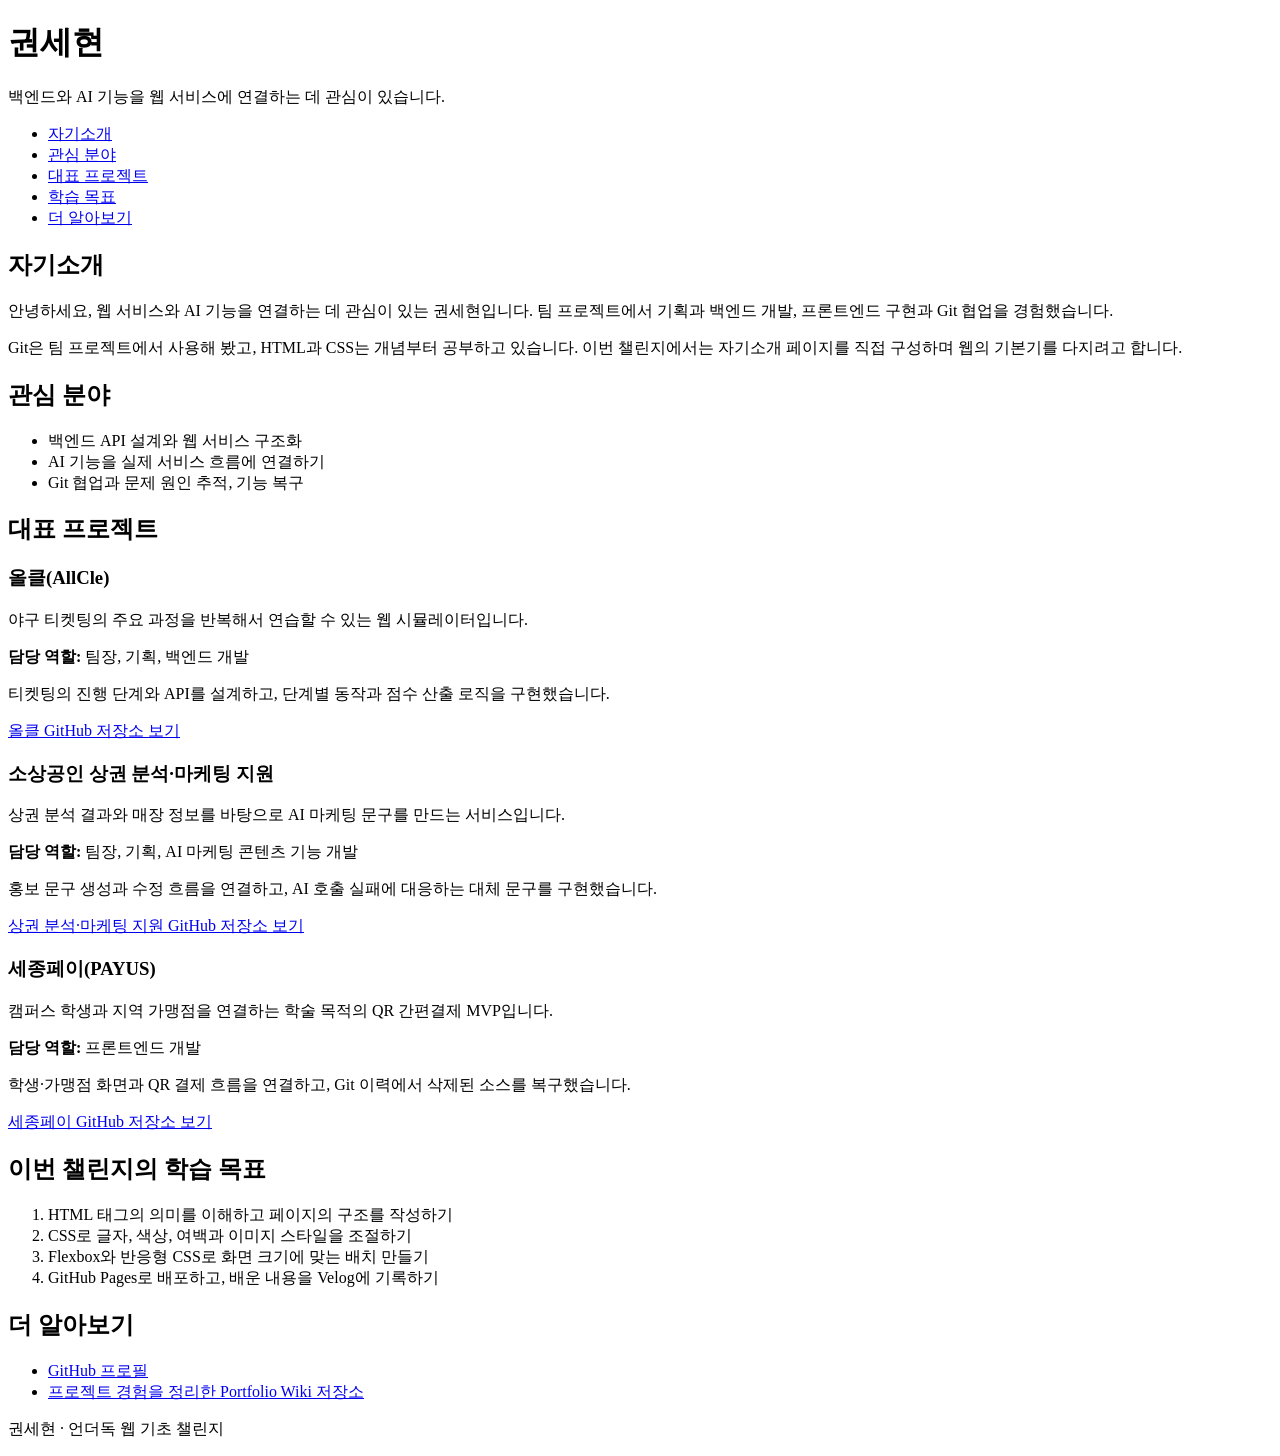
==== index.html @ 1bc667b2 "feat: HTML로 자기소개 페이지 구조 작성" ====
<!DOCTYPE html>
<html lang="ko">
<head>
  <meta charset="UTF-8">
  <meta name="viewport" content="width=device-width, initial-scale=1.0">
  <meta name="description" content="백엔드 개발과 AI 기능의 서비스 연결에 관심이 있는 권세현의 자기소개 페이지입니다.">
  <title>권세현 | 자기소개</title>
</head>
<body>
  <!-- header는 페이지의 소개 영역입니다. h1은 페이지의 대표 제목입니다. -->
  <header>
    <h1>권세현</h1>
    <p>백엔드와 AI 기능을 웹 서비스에 연결하는 데 관심이 있습니다.</p>

    <!-- #으로 시작하는 링크는 같은 페이지의 해당 id로 이동합니다. -->
    <nav aria-label="페이지 메뉴">
      <ul>
        <li><a href="#about">자기소개</a></li>
        <li><a href="#interests">관심 분야</a></li>
        <li><a href="#projects">대표 프로젝트</a></li>
        <li><a href="#goals">학습 목표</a></li>
        <li><a href="#links">더 알아보기</a></li>
      </ul>
    </nav>
  </header>

  <!-- main은 페이지의 주요 내용이고, section은 주제별 영역입니다. -->
  <main>
    <section id="about">
      <h2>자기소개</h2>
      <p>
        안녕하세요, 웹 서비스와 AI 기능을 연결하는 데 관심이 있는 권세현입니다.
        팀 프로젝트에서 기획과 백엔드 개발, 프론트엔드 구현과 Git 협업을 경험했습니다.
      </p>
      <p>
        Git은 팀 프로젝트에서 사용해 봤고, HTML과 CSS는 개념부터 공부하고 있습니다.
        이번 챌린지에서는 자기소개 페이지를 직접 구성하며 웹의 기본기를 다지려고 합니다.
      </p>
    </section>

    <section id="interests">
      <h2>관심 분야</h2>
      <ul>
        <li>백엔드 API 설계와 웹 서비스 구조화</li>
        <li>AI 기능을 실제 서비스 흐름에 연결하기</li>
        <li>Git 협업과 문제 원인 추적, 기능 복구</li>
      </ul>
    </section>

    <section id="projects">
      <h2>대표 프로젝트</h2>

      <!-- 각 프로젝트는 독립적인 소개이므로 article로 묶었습니다. -->
      <article>
        <h3>올클(AllCle)</h3>
        <p>야구 티켓팅의 주요 과정을 반복해서 연습할 수 있는 웹 시뮬레이터입니다.</p>
        <p><strong>담당 역할:</strong> 팀장, 기획, 백엔드 개발</p>
        <p>티켓팅의 진행 단계와 API를 설계하고, 단계별 동작과 점수 산출 로직을 구현했습니다.</p>
        <p><a href="https://github.com/tpgus72513/allcle">올클 GitHub 저장소 보기</a></p>
      </article>

      <article>
        <h3>소상공인 상권 분석·마케팅 지원</h3>
        <p>상권 분석 결과와 매장 정보를 바탕으로 AI 마케팅 문구를 만드는 서비스입니다.</p>
        <p><strong>담당 역할:</strong> 팀장, 기획, AI 마케팅 콘텐츠 기능 개발</p>
        <p>홍보 문구 생성과 수정 흐름을 연결하고, AI 호출 실패에 대응하는 대체 문구를 구현했습니다.</p>
        <p><a href="https://github.com/tpgus72513/NxtCloud-2026-07">상권 분석·마케팅 지원 GitHub 저장소 보기</a></p>
      </article>

      <article>
        <h3>세종페이(PAYUS)</h3>
        <p>캠퍼스 학생과 지역 가맹점을 연결하는 학술 목적의 QR 간편결제 MVP입니다.</p>
        <p><strong>담당 역할:</strong> 프론트엔드 개발</p>
        <p>학생·가맹점 화면과 QR 결제 흐름을 연결하고, Git 이력에서 삭제된 소스를 복구했습니다.</p>
        <p><a href="https://github.com/FIo-g/PAYUS">세종페이 GitHub 저장소 보기</a></p>
      </article>
    </section>

    <section id="goals">
      <h2>이번 챌린지의 학습 목표</h2>
      <ol>
        <li>HTML 태그의 의미를 이해하고 페이지의 구조를 작성하기</li>
        <li>CSS로 글자, 색상, 여백과 이미지 스타일을 조절하기</li>
        <li>Flexbox와 반응형 CSS로 화면 크기에 맞는 배치 만들기</li>
        <li>GitHub Pages로 배포하고, 배운 내용을 Velog에 기록하기</li>
      </ol>
    </section>

    <section id="links">
      <h2>더 알아보기</h2>
      <ul>
        <li><a href="https://github.com/tpgus72513">GitHub 프로필</a></li>
        <li><a href="https://github.com/tpgus72513/portfolio-wiki">프로젝트 경험을 정리한 Portfolio Wiki 저장소</a></li>
      </ul>
    </section>
  </main>

  <footer>
    <p>권세현 · 언더독 웹 기초 챌린지</p>
  </footer>
</body>
</html>
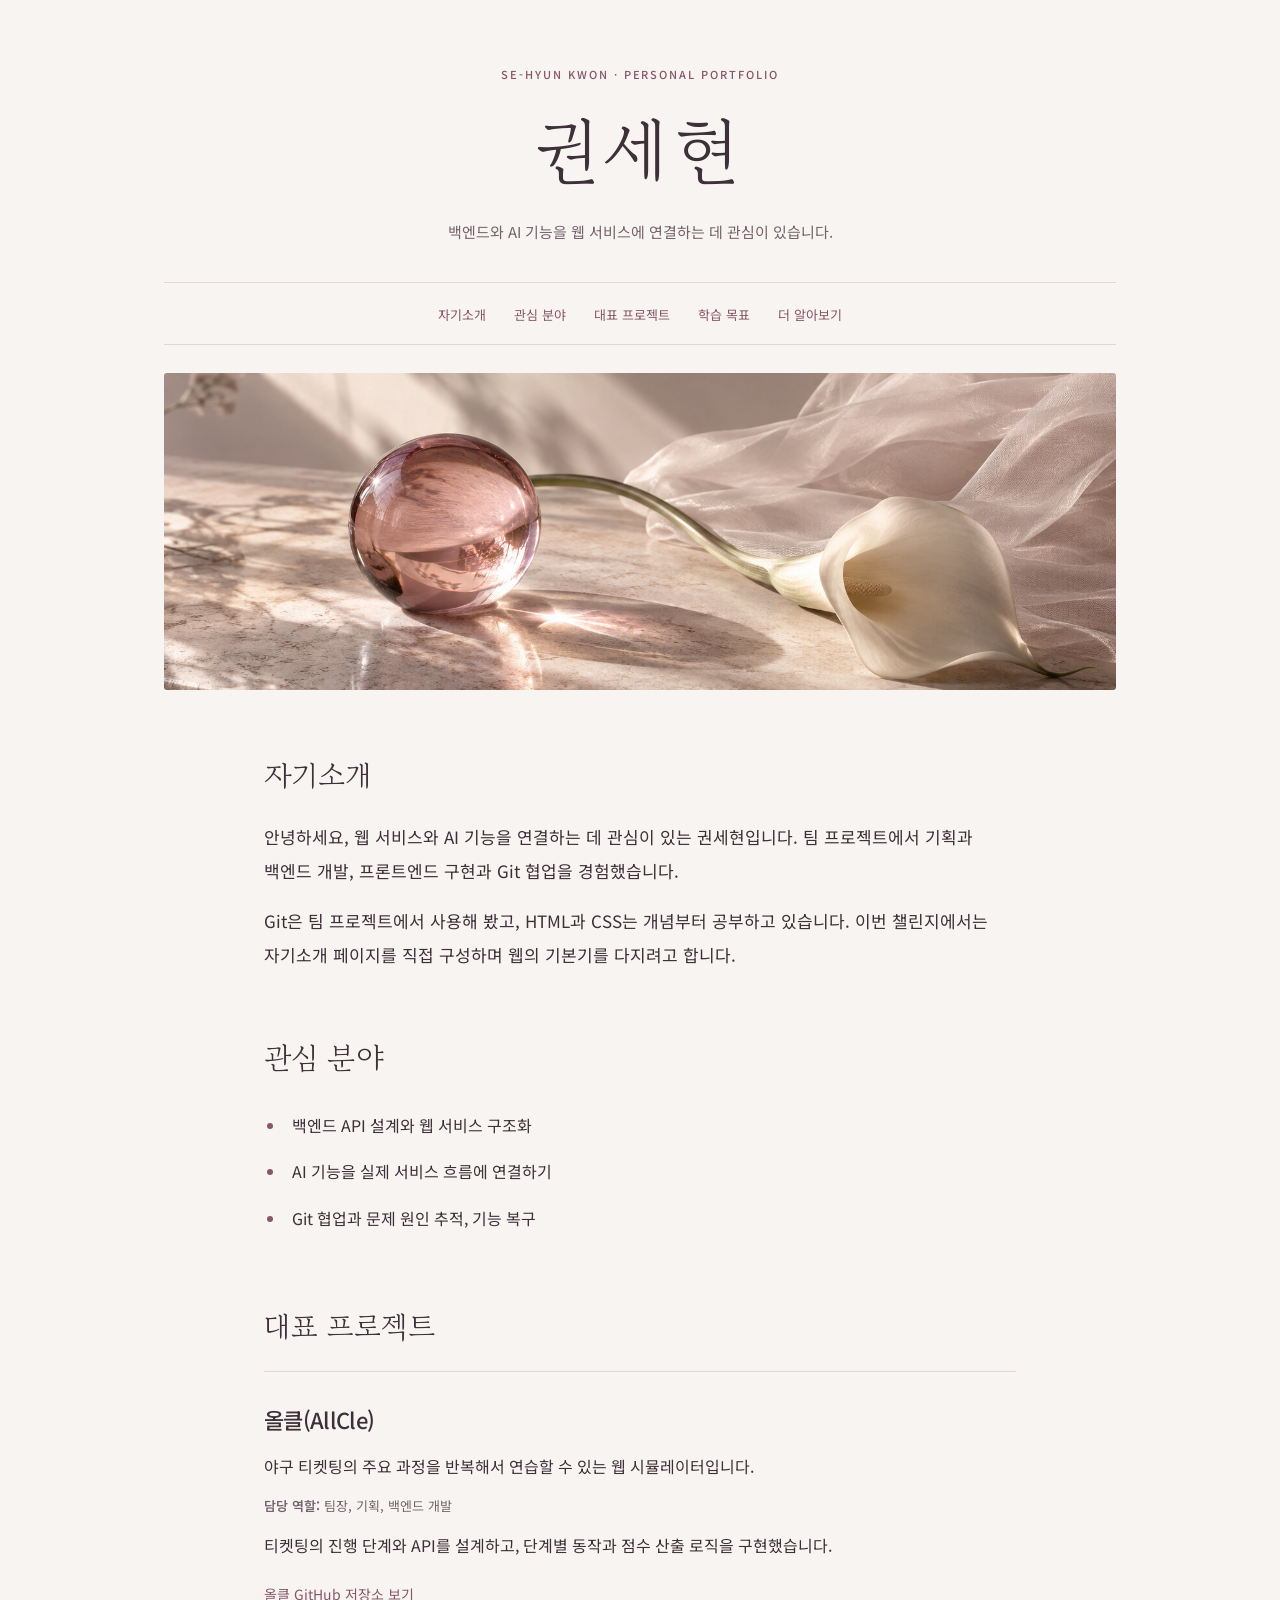
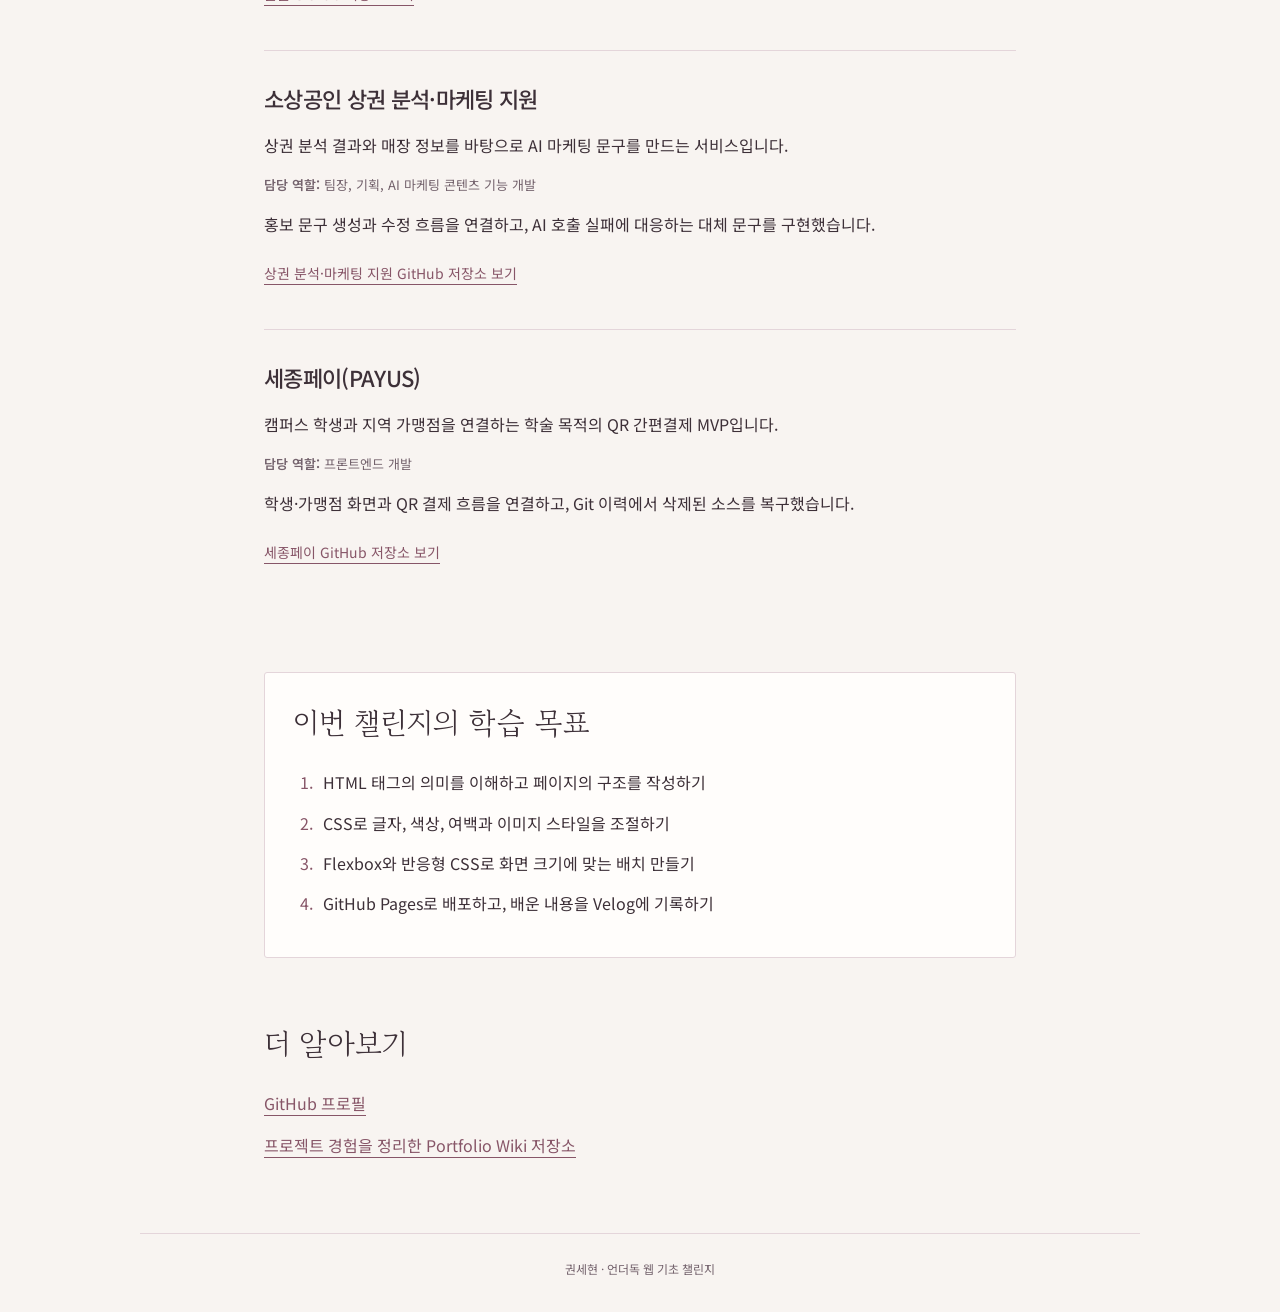
==== commit 8b86c80e: "style: 로즈 머스크 분위기의 색상 글자 여백과 이미지 적용" ====
--- a/index.html
+++ b/index.html
@@ -5,12 +5,18 @@
   <meta name="viewport" content="width=device-width, initial-scale=1.0">
   <meta name="description" content="백엔드 개발과 AI 기능의 서비스 연결에 관심이 있는 권세현의 자기소개 페이지입니다.">
   <title>권세현 | 자기소개</title>
+  <!-- 웹 글꼴을 불러오고, 같은 폴더의 CSS 파일을 연결합니다. -->
+  <link rel="preconnect" href="https://fonts.googleapis.com">
+  <link rel="preconnect" href="https://fonts.gstatic.com" crossorigin>
+  <link href="https://fonts.googleapis.com/css2?family=Gowun+Batang:wght@400;700&amp;family=Noto+Sans+KR:wght@400;500;600&amp;display=swap" rel="stylesheet">
+  <link rel="stylesheet" href="./style.css">
 </head>
 <body>
   <!-- header는 페이지의 소개 영역입니다. h1은 페이지의 대표 제목입니다. -->
   <header>
+    <p class="eyebrow">Se-hyun Kwon · Personal portfolio</p>
     <h1>권세현</h1>
-    <p>백엔드와 AI 기능을 웹 서비스에 연결하는 데 관심이 있습니다.</p>
+    <p class="intro">백엔드와 AI 기능을 웹 서비스에 연결하는 데 관심이 있습니다.</p>
 
     <!-- #으로 시작하는 링크는 같은 페이지의 해당 id로 이동합니다. -->
     <nav aria-label="페이지 메뉴">
@@ -22,6 +28,8 @@
         <li><a href="#links">더 알아보기</a></li>
       </ul>
     </nav>
+    <!-- 분위기를 위한 장식 이미지이므로 대체 텍스트는 비워 두었습니다. -->
+    <img class="mood-image" src="./assets/rose-musk.png" alt="" width="1536" height="1024">
   </header>
 
   <!-- main은 페이지의 주요 내용이고, section은 주제별 영역입니다. -->
@@ -54,7 +62,7 @@
       <article>
         <h3>올클(AllCle)</h3>
         <p>야구 티켓팅의 주요 과정을 반복해서 연습할 수 있는 웹 시뮬레이터입니다.</p>
-        <p><strong>담당 역할:</strong> 팀장, 기획, 백엔드 개발</p>
+        <p class="project-role"><strong>담당 역할:</strong> 팀장, 기획, 백엔드 개발</p>
         <p>티켓팅의 진행 단계와 API를 설계하고, 단계별 동작과 점수 산출 로직을 구현했습니다.</p>
         <p><a href="https://github.com/tpgus72513/allcle">올클 GitHub 저장소 보기</a></p>
       </article>
@@ -62,7 +70,7 @@
       <article>
         <h3>소상공인 상권 분석·마케팅 지원</h3>
         <p>상권 분석 결과와 매장 정보를 바탕으로 AI 마케팅 문구를 만드는 서비스입니다.</p>
-        <p><strong>담당 역할:</strong> 팀장, 기획, AI 마케팅 콘텐츠 기능 개발</p>
+        <p class="project-role"><strong>담당 역할:</strong> 팀장, 기획, AI 마케팅 콘텐츠 기능 개발</p>
         <p>홍보 문구 생성과 수정 흐름을 연결하고, AI 호출 실패에 대응하는 대체 문구를 구현했습니다.</p>
         <p><a href="https://github.com/tpgus72513/NxtCloud-2026-07">상권 분석·마케팅 지원 GitHub 저장소 보기</a></p>
       </article>
@@ -70,7 +78,7 @@
       <article>
         <h3>세종페이(PAYUS)</h3>
         <p>캠퍼스 학생과 지역 가맹점을 연결하는 학술 목적의 QR 간편결제 MVP입니다.</p>
-        <p><strong>담당 역할:</strong> 프론트엔드 개발</p>
+        <p class="project-role"><strong>담당 역할:</strong> 프론트엔드 개발</p>
         <p>학생·가맹점 화면과 QR 결제 흐름을 연결하고, Git 이력에서 삭제된 소스를 복구했습니다.</p>
         <p><a href="https://github.com/FIo-g/PAYUS">세종페이 GitHub 저장소 보기</a></p>
       </article>
--- a/style.css
+++ b/style.css
@@ -0,0 +1,236 @@
+/* 1. 색상: 이 값들을 바꾸면 페이지의 분위기를 함께 바꿀 수 있습니다. */
+:root {
+  --background: #f8f4f1;
+  --surface: #fffdfb;
+  --text: #3d3038;
+  --muted: #74636d;
+  --accent: #875668;
+  --line: #e4d5da;
+}
+
+/* 2. 기본 설정: padding과 border를 요소의 너비 안에 포함합니다. */
+* {
+  box-sizing: border-box;
+}
+
+body {
+  margin: 0;
+  background-color: var(--background);
+  color: var(--text);
+  font-family: "Noto Sans KR", "Malgun Gothic", sans-serif;
+  font-size: 16px;
+  line-height: 1.9;
+  word-break: keep-all;
+  overflow-wrap: anywhere;
+}
+
+/* 3. 글자: 명조체 제목과 고딕체 본문을 함께 사용합니다. */
+h1,
+h2 {
+  font-family: "Gowun Batang", "Batang", serif;
+  font-weight: 400;
+  line-height: 1.4;
+}
+
+h1 {
+  margin: 14px 0 18px;
+  font-size: 72px;
+  letter-spacing: 0.08em;
+}
+
+h2 {
+  margin: 0 0 24px;
+  font-size: 30px;
+}
+
+h3 {
+  margin: 0 0 14px;
+  font-size: 22px;
+  font-weight: 500;
+  line-height: 1.6;
+  letter-spacing: -0.03em;
+}
+
+p {
+  margin: 0 0 16px;
+}
+
+strong {
+  font-weight: 600;
+}
+
+/* 4. 여백: margin은 바깥쪽, padding은 안쪽 여백입니다. */
+header,
+main,
+footer {
+  width: 100%;
+  max-width: 1000px;
+  margin-right: auto;
+  margin-left: auto;
+  padding-right: 24px;
+  padding-left: 24px;
+}
+
+header {
+  padding-top: 64px;
+  text-align: center;
+}
+
+.eyebrow {
+  margin-bottom: 0;
+  color: var(--accent);
+  font-size: 11px;
+  font-weight: 500;
+  letter-spacing: 0.18em;
+  text-transform: uppercase;
+}
+
+.intro {
+  max-width: 400px;
+  margin: 0 auto 36px;
+  color: var(--muted);
+  font-size: 15px;
+}
+
+nav {
+  margin-bottom: 28px;
+  border-top: 1px solid var(--line);
+  border-bottom: 1px solid var(--line);
+  padding: 12px 0;
+}
+
+nav ul {
+  margin: 0;
+  padding: 0;
+  list-style: none;
+}
+
+/* Day 3에서는 작은 메뉴 항목만 inline-block으로 나란히 놓습니다. */
+nav li {
+  display: inline-block;
+  margin: 3px 12px;
+}
+
+nav a {
+  padding: 4px 0;
+  font-size: 13px;
+  text-decoration: none;
+}
+
+/* 5. 이미지: 너비에 맞추고, 정해진 비율 안을 자연스럽게 채웁니다. */
+.mood-image {
+  display: block;
+  width: 100%;
+  height: auto;
+  aspect-ratio: 3 / 1;
+  object-fit: cover;
+  object-position: center 67%;
+  border-radius: 3px;
+}
+
+main {
+  max-width: 800px;
+}
+
+section {
+  margin-top: 64px;
+  scroll-margin-top: 24px;
+}
+
+#about p {
+  font-size: 17px;
+  line-height: 2;
+}
+
+#interests ul {
+  padding-left: 22px;
+}
+
+#interests li {
+  padding: 8px 0 8px 6px;
+}
+
+li::marker {
+  color: var(--accent);
+}
+
+/* 6. 프로젝트: 얇은 구분선으로 각 소개를 구별합니다. */
+article {
+  border-top: 1px solid var(--line);
+  padding: 30px 0;
+}
+
+article p {
+  margin-bottom: 12px;
+}
+
+.project-role {
+  color: var(--muted);
+  font-size: 13px;
+}
+
+article a {
+  display: inline-block;
+  margin-top: 8px;
+  font-size: 14px;
+}
+
+#goals {
+  border: 1px solid var(--line);
+  border-radius: 3px;
+  padding: 28px;
+  background-color: var(--surface);
+}
+
+#goals ol {
+  margin: 0;
+  padding-left: 24px;
+}
+
+#goals li {
+  margin: 10px 0;
+  padding-left: 6px;
+}
+
+#links ul {
+  margin: 0;
+  padding: 0;
+  list-style: none;
+}
+
+#links li {
+  margin: 12px 0;
+}
+
+/* 7. 링크: 기본·마우스·키보드 상태를 알아보기 쉽게 표현합니다. */
+a {
+  color: var(--accent);
+  text-decoration-thickness: 1px;
+  text-underline-offset: 5px;
+}
+
+a:hover {
+  color: var(--text);
+  text-decoration: underline;
+  text-underline-offset: 5px;
+}
+
+a:focus-visible {
+  outline: 2px solid var(--accent);
+  outline-offset: 5px;
+  border-radius: 2px;
+}
+
+footer {
+  margin-top: 72px;
+  border-top: 1px solid var(--line);
+  padding-top: 24px;
+  padding-bottom: 32px;
+  color: var(--muted);
+  font-size: 12px;
+  text-align: center;
+}
+
+footer p {
+  margin: 0;
+}
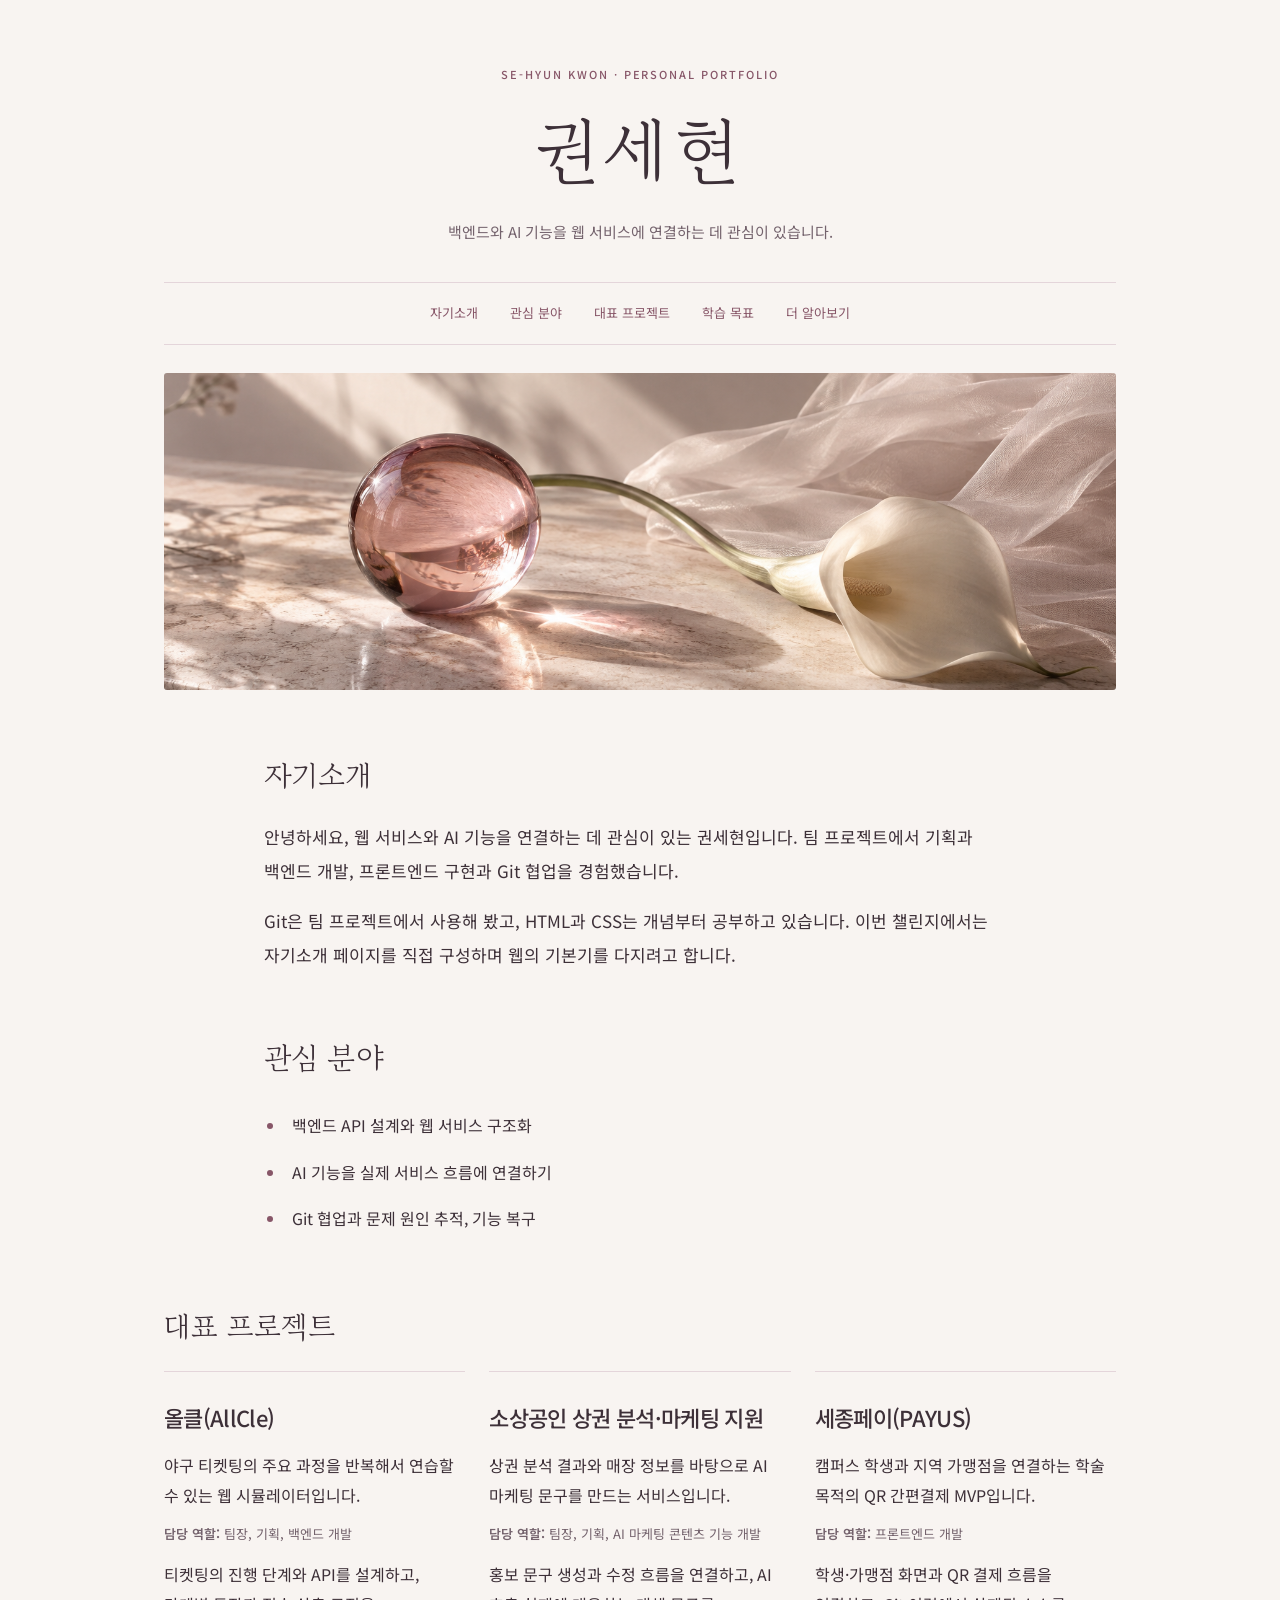
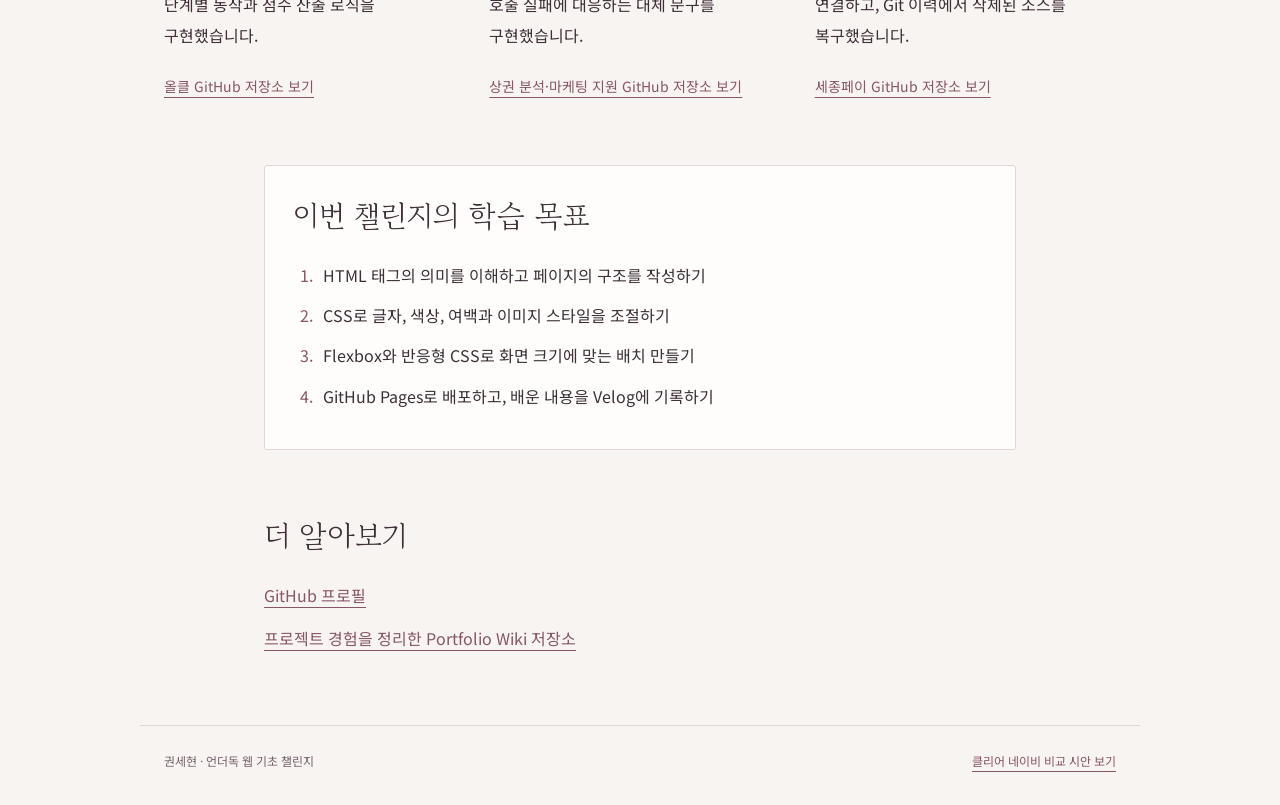
==== commit 32e6c2eb: "feat: Flexbox와 반응형 CSS로 화면 배치" ====
--- a/index.html
+++ b/index.html
@@ -58,30 +58,32 @@
     <section id="projects">
       <h2>대표 프로젝트</h2>
 
-      <!-- 각 프로젝트는 독립적인 소개이므로 article로 묶었습니다. -->
-      <article>
-        <h3>올클(AllCle)</h3>
-        <p>야구 티켓팅의 주요 과정을 반복해서 연습할 수 있는 웹 시뮬레이터입니다.</p>
-        <p class="project-role"><strong>담당 역할:</strong> 팀장, 기획, 백엔드 개발</p>
-        <p>티켓팅의 진행 단계와 API를 설계하고, 단계별 동작과 점수 산출 로직을 구현했습니다.</p>
-        <p><a href="https://github.com/tpgus72513/allcle">올클 GitHub 저장소 보기</a></p>
-      </article>
+      <!-- 부모 div가 배치를 담당하고, 각 article은 독립적인 프로젝트 소개입니다. -->
+      <div class="project-list">
+        <article class="project-card">
+          <h3>올클(AllCle)</h3>
+          <p>야구 티켓팅의 주요 과정을 반복해서 연습할 수 있는 웹 시뮬레이터입니다.</p>
+          <p class="project-role"><strong>담당 역할:</strong> 팀장, 기획, 백엔드 개발</p>
+          <p>티켓팅의 진행 단계와 API를 설계하고, 단계별 동작과 점수 산출 로직을 구현했습니다.</p>
+          <p class="project-link"><a href="https://github.com/tpgus72513/allcle">올클 GitHub 저장소 보기</a></p>
+        </article>
 
-      <article>
-        <h3>소상공인 상권 분석·마케팅 지원</h3>
-        <p>상권 분석 결과와 매장 정보를 바탕으로 AI 마케팅 문구를 만드는 서비스입니다.</p>
-        <p class="project-role"><strong>담당 역할:</strong> 팀장, 기획, AI 마케팅 콘텐츠 기능 개발</p>
-        <p>홍보 문구 생성과 수정 흐름을 연결하고, AI 호출 실패에 대응하는 대체 문구를 구현했습니다.</p>
-        <p><a href="https://github.com/tpgus72513/NxtCloud-2026-07">상권 분석·마케팅 지원 GitHub 저장소 보기</a></p>
-      </article>
+        <article class="project-card">
+          <h3>소상공인 상권 분석·마케팅 지원</h3>
+          <p>상권 분석 결과와 매장 정보를 바탕으로 AI 마케팅 문구를 만드는 서비스입니다.</p>
+          <p class="project-role"><strong>담당 역할:</strong> 팀장, 기획, AI 마케팅 콘텐츠 기능 개발</p>
+          <p>홍보 문구 생성과 수정 흐름을 연결하고, AI 호출 실패에 대응하는 대체 문구를 구현했습니다.</p>
+          <p class="project-link"><a href="https://github.com/tpgus72513/NxtCloud-2026-07">상권 분석·마케팅 지원 GitHub 저장소 보기</a></p>
+        </article>
 
-      <article>
-        <h3>세종페이(PAYUS)</h3>
-        <p>캠퍼스 학생과 지역 가맹점을 연결하는 학술 목적의 QR 간편결제 MVP입니다.</p>
-        <p class="project-role"><strong>담당 역할:</strong> 프론트엔드 개발</p>
-        <p>학생·가맹점 화면과 QR 결제 흐름을 연결하고, Git 이력에서 삭제된 소스를 복구했습니다.</p>
-        <p><a href="https://github.com/FIo-g/PAYUS">세종페이 GitHub 저장소 보기</a></p>
-      </article>
+        <article class="project-card">
+          <h3>세종페이(PAYUS)</h3>
+          <p>캠퍼스 학생과 지역 가맹점을 연결하는 학술 목적의 QR 간편결제 MVP입니다.</p>
+          <p class="project-role"><strong>담당 역할:</strong> 프론트엔드 개발</p>
+          <p>학생·가맹점 화면과 QR 결제 흐름을 연결하고, Git 이력에서 삭제된 소스를 복구했습니다.</p>
+          <p class="project-link"><a href="https://github.com/FIo-g/PAYUS">세종페이 GitHub 저장소 보기</a></p>
+        </article>
+      </div>
     </section>
 
     <section id="goals">
@@ -105,6 +107,7 @@
 
   <footer>
     <p>권세현 · 언더독 웹 기초 챌린지</p>
+    <p><a href="./variants/clear-navy/index.html">클리어 네이비 비교 시안 보기</a></p>
   </footer>
 </body>
 </html>
--- a/style.css
+++ b/style.css
@@ -34,18 +34,18 @@
 
 h1 {
   margin: 14px 0 18px;
-  font-size: 72px;
+  font-size: 48px;
   letter-spacing: 0.08em;
 }
 
 h2 {
   margin: 0 0 24px;
-  font-size: 30px;
+  font-size: 26px;
 }
 
 h3 {
   margin: 0 0 14px;
-  font-size: 22px;
+  font-size: 20px;
   font-weight: 500;
   line-height: 1.6;
   letter-spacing: -0.03em;
@@ -67,12 +67,12 @@
   max-width: 1000px;
   margin-right: auto;
   margin-left: auto;
-  padding-right: 24px;
-  padding-left: 24px;
+  padding-right: 20px;
+  padding-left: 20px;
 }
 
 header {
-  padding-top: 64px;
+  padding-top: 40px;
   text-align: center;
 }
 
@@ -96,23 +96,29 @@
   margin-bottom: 28px;
   border-top: 1px solid var(--line);
   border-bottom: 1px solid var(--line);
-  padding: 12px 0;
-}
-
+  padding: 8px 0;
+}
+
+/* 메뉴의 부모를 Flexbox로 만들고, 공간이 부족하면 다음 줄로 넘깁니다. */
 nav ul {
+  display: flex;
+  flex-wrap: wrap;
+  justify-content: center;
+  align-items: center;
+  gap: 4px 20px;
   margin: 0;
   padding: 0;
   list-style: none;
 }
 
-/* Day 3에서는 작은 메뉴 항목만 inline-block으로 나란히 놓습니다. */
 nav li {
-  display: inline-block;
-  margin: 3px 12px;
+  margin: 0;
 }
 
 nav a {
-  padding: 4px 0;
+  display: block;
+  min-height: 44px;
+  padding: 10px 4px;
   font-size: 13px;
   text-decoration: none;
 }
@@ -122,23 +128,29 @@
   display: block;
   width: 100%;
   height: auto;
-  aspect-ratio: 3 / 1;
+  aspect-ratio: 3 / 2;
   object-fit: cover;
   object-position: center 67%;
   border-radius: 3px;
 }
 
-main {
-  max-width: 800px;
+/* 프로젝트 목록은 넓게, 긴 소개 문장은 읽기 편한 너비로 제한합니다. */
+#about,
+#interests,
+#goals,
+#links {
+  max-width: 752px;
+  margin-right: auto;
+  margin-left: auto;
 }
 
 section {
-  margin-top: 64px;
+  margin-top: 48px;
   scroll-margin-top: 24px;
 }
 
 #about p {
-  font-size: 17px;
+  font-size: 16px;
   line-height: 2;
 }
 
@@ -154,14 +166,30 @@
   color: var(--accent);
 }
 
-/* 6. 프로젝트: 얇은 구분선으로 각 소개를 구별합니다. */
-article {
+/* 6. 프로젝트: 작은 화면에서는 세로로, 넓은 화면에서는 가로로 놓습니다. */
+.project-list {
+  display: flex;
+  flex-direction: column;
+  gap: 24px;
+}
+
+.project-card {
+  display: flex;
+  flex-direction: column;
+  min-width: 0;
   border-top: 1px solid var(--line);
-  padding: 30px 0;
-}
-
-article p {
+  padding-top: 28px;
+}
+
+.project-card p {
   margin-bottom: 12px;
+}
+
+/* 세로 Flexbox에서 위쪽 남는 공간을 채워 같은 줄의 링크를 아래로 맞춥니다. */
+.project-card .project-link {
+  margin-top: auto;
+  margin-bottom: 0;
+  padding-top: 8px;
 }
 
 .project-role {
@@ -169,16 +197,15 @@
   font-size: 13px;
 }
 
-article a {
+.project-card a {
   display: inline-block;
-  margin-top: 8px;
   font-size: 14px;
 }
 
 #goals {
   border: 1px solid var(--line);
   border-radius: 3px;
-  padding: 28px;
+  padding: 24px;
   background-color: var(--surface);
 }
 
@@ -222,7 +249,11 @@
 }
 
 footer {
-  margin-top: 72px;
+  display: flex;
+  flex-direction: column;
+  align-items: center;
+  gap: 12px;
+  margin-top: 56px;
   border-top: 1px solid var(--line);
   padding-top: 24px;
   padding-bottom: 32px;
@@ -234,3 +265,67 @@
 footer p {
   margin: 0;
 }
+
+/* 8. 반응형: 기본은 작은 화면, 768px 이상에서는 아래 규칙으로 조정합니다. */
+@media (min-width: 768px) {
+  h1 {
+    font-size: 72px;
+  }
+
+  h2 {
+    font-size: 30px;
+  }
+
+  h3 {
+    font-size: 22px;
+  }
+
+  header,
+  main,
+  footer {
+    padding-right: 24px;
+    padding-left: 24px;
+  }
+
+  header {
+    padding-top: 64px;
+  }
+
+  nav ul {
+    gap: 4px 24px;
+  }
+
+  .mood-image {
+    aspect-ratio: 3 / 1;
+  }
+
+  section {
+    margin-top: 64px;
+  }
+
+  #about p {
+    font-size: 17px;
+  }
+
+  .project-list {
+    flex-direction: row;
+    flex-wrap: wrap;
+  }
+
+  .project-card {
+    /* 늘어남 1, 줄어듦 1, 배치 계산의 기준 너비 280px */
+    flex: 1 1 280px;
+  }
+
+  #goals {
+    padding: 28px;
+  }
+
+  footer {
+    flex-direction: row;
+    justify-content: space-between;
+    flex-wrap: wrap;
+    margin-top: 72px;
+    text-align: left;
+  }
+}
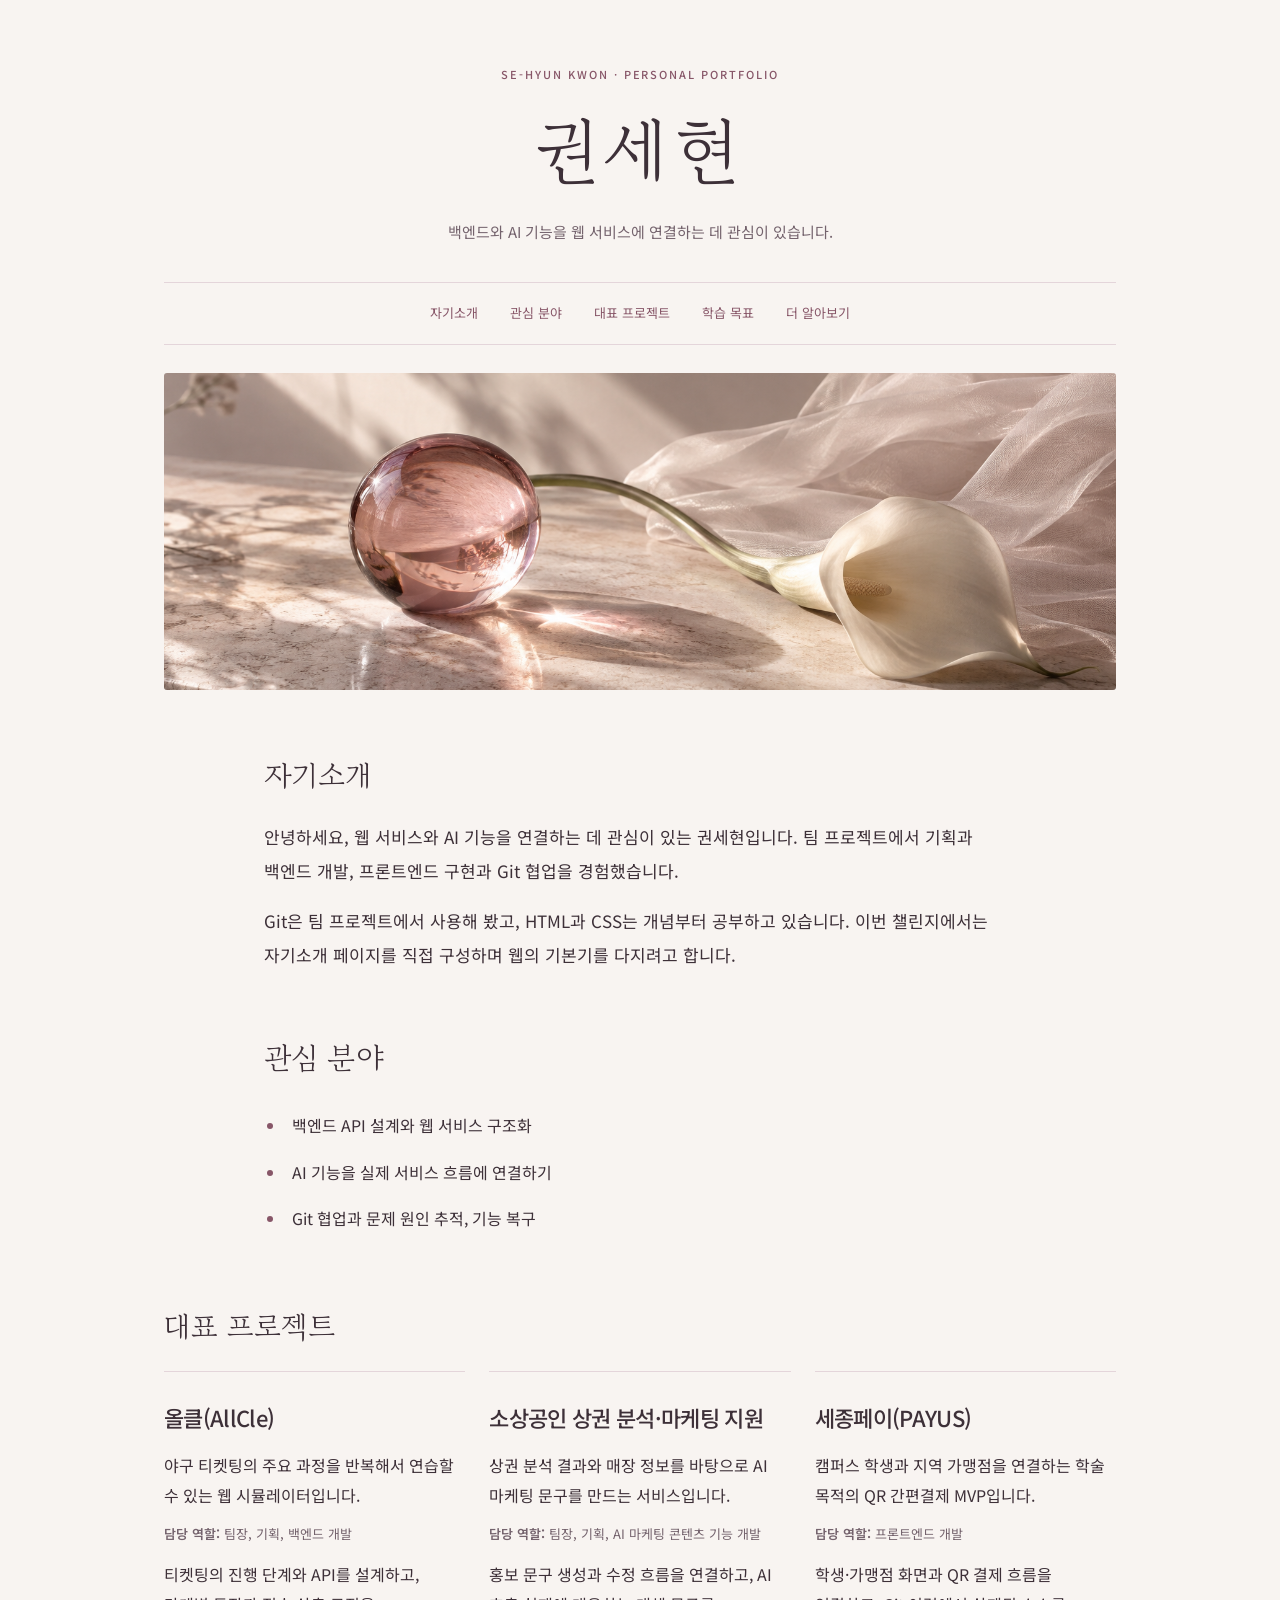
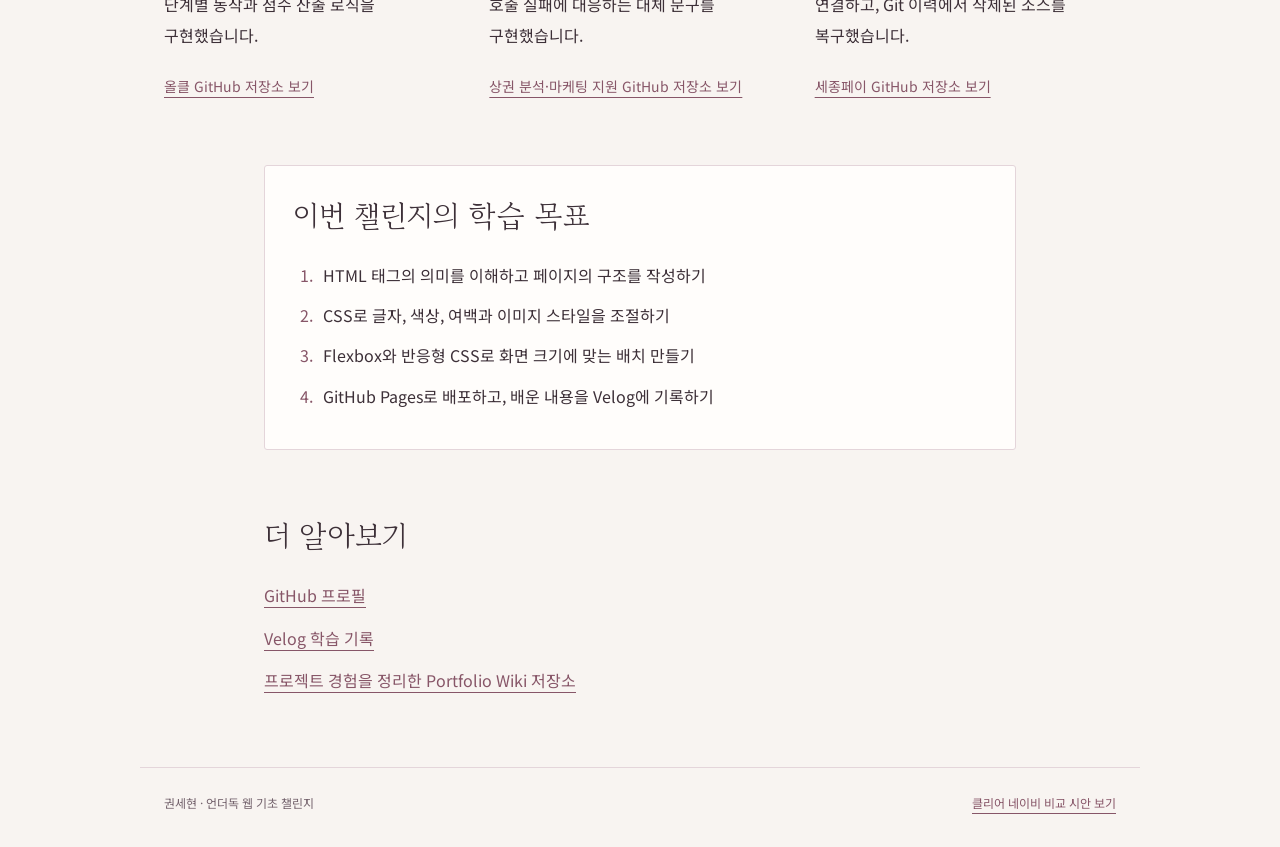
==== commit 7b42b874: "chore: GitHub Pages 배포 준비와 Velog 링크 연결" ====
--- a/index.html
+++ b/index.html
@@ -5,6 +5,7 @@
   <meta name="viewport" content="width=device-width, initial-scale=1.0">
   <meta name="description" content="백엔드 개발과 AI 기능의 서비스 연결에 관심이 있는 권세현의 자기소개 페이지입니다.">
   <title>권세현 | 자기소개</title>
+  <link rel="icon" href="./assets/favicon.svg" type="image/svg+xml">
   <!-- 웹 글꼴을 불러오고, 같은 폴더의 CSS 파일을 연결합니다. -->
   <link rel="preconnect" href="https://fonts.googleapis.com">
   <link rel="preconnect" href="https://fonts.gstatic.com" crossorigin>
@@ -100,6 +101,7 @@
       <h2>더 알아보기</h2>
       <ul>
         <li><a href="https://github.com/tpgus72513">GitHub 프로필</a></li>
+        <li><a href="https://velog.io/@tpgus72513/posts">Velog 학습 기록</a></li>
         <li><a href="https://github.com/tpgus72513/portfolio-wiki">프로젝트 경험을 정리한 Portfolio Wiki 저장소</a></li>
       </ul>
     </section>
